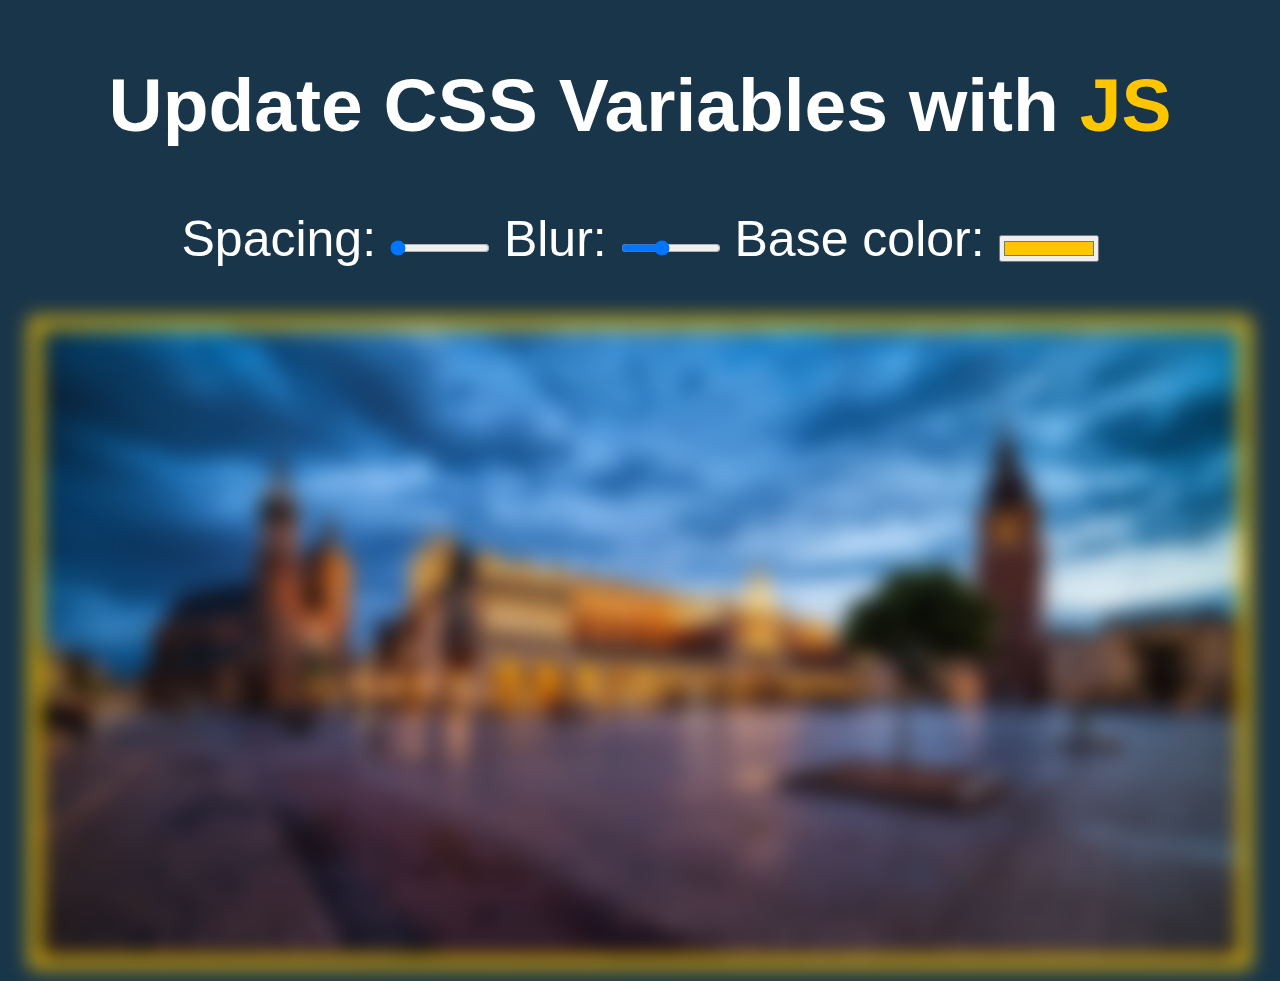
==== index.html @ 8ae442a4 "Updates" ====
<!DOCTYPE html>
<html lang="en">

<head>
  <meta charset="UTF-8" />
  <meta name="viewport" content="width=device-width, initial-scale=1.0" />
  <meta http-equiv="X-UA-Compatible" content="ie=edge" />
  <title>CSS Variables</title>
  <meta name="css variables" content="Change css variables with javascript." />

  <!-- Title -->
  <meta property="og:title" content="CSS Variables" />
  <!-- OPTIONAL description. 2-4 sentences. -->
  <meta property="og:description" content="Change css variables with javascript." />
  <!-- full url with http(s) ie. https://maciejkorsan.github.io/my-repo/ -->
  <meta property="og:url" content="https://kamilpreweda.github.io/css_variables/" />
  <!-- full url to the image with http(s) ie. https://maciejkorsan.github.io/my-repo/assets/img/fb.png. Facebook suggests at least 1200 x 630. -->
  <meta property="og:image" content="https://maciejkorsan.com/wtf-gulp-starter/assets/img/cover.png" />

  <link rel="manifest" href="manifest.json" />
  <meta name="apple-mobile-web-app-capable" content="yes" />
  <link rel="apple-touch-icon" sizes="192x192" href="assets/pwa/icons/icon-192x192.png" />

  <link rel="icon" type="image/png" href="assets/pwa/icons/icon-192x192.png" />

  <link rel="stylesheet" href="css/main.css" />
</head>

<body>
  <h2>Update CSS Variables with <span class="hl">JS</span></h2>
  <div class="controls">
    <label for="spacing">Spacing:</label>
    <input type="range" name="spacing" min="10" max="200" value="10" data-sizing="px">

    <label for="blur">Blur:</label>
    <input type="range" name="blur" min="0" max="25" value="10" data-sizing="px">

    <label for="base">Base color:</label>
    <input type="color" name="base" value="#ffc600">

  </div>

  <img src="../assets/img/krakow.jpeg" alt="Photo of Krakow square by night.">

  <script src="js/main.js"></script>
</body>

</html>
---- css/main.css ----
/*! normalize.css v8.0.1 | MIT License | github.com/necolas/normalize.css */
/* Document
   ========================================================================== */
/**
 * 1. Correct the line height in all browsers.
 * 2. Prevent adjustments of font size after orientation changes in iOS.
 */
html {
  line-height: 1.15;
  /* 1 */
  -webkit-text-size-adjust: 100%;
  /* 2 */ }

/* Sections
   ========================================================================== */
/**
 * Remove the margin in all browsers.
 */
body {
  margin: 0; }

/**
 * Render the `main` element consistently in IE.
 */
main {
  display: block; }

/**
 * Correct the font size and margin on `h1` elements within `section` and
 * `article` contexts in Chrome, Firefox, and Safari.
 */
h1 {
  font-size: 2em;
  margin: 0.67em 0; }

/* Grouping content
   ========================================================================== */
/**
 * 1. Add the correct box sizing in Firefox.
 * 2. Show the overflow in Edge and IE.
 */
hr {
  -webkit-box-sizing: content-box;
          box-sizing: content-box;
  /* 1 */
  height: 0;
  /* 1 */
  overflow: visible;
  /* 2 */ }

/**
 * 1. Correct the inheritance and scaling of font size in all browsers.
 * 2. Correct the odd `em` font sizing in all browsers.
 */
pre {
  font-family: monospace, monospace;
  /* 1 */
  font-size: 1em;
  /* 2 */ }

/* Text-level semantics
   ========================================================================== */
/**
 * Remove the gray background on active links in IE 10.
 */
a {
  background-color: transparent; }

/**
 * 1. Remove the bottom border in Chrome 57-
 * 2. Add the correct text decoration in Chrome, Edge, IE, Opera, and Safari.
 */
abbr[title] {
  border-bottom: none;
  /* 1 */
  text-decoration: underline;
  /* 2 */
  -webkit-text-decoration: underline dotted;
          text-decoration: underline dotted;
  /* 2 */ }

/**
 * Add the correct font weight in Chrome, Edge, and Safari.
 */
b,
strong {
  font-weight: bolder; }

/**
 * 1. Correct the inheritance and scaling of font size in all browsers.
 * 2. Correct the odd `em` font sizing in all browsers.
 */
code,
kbd,
samp {
  font-family: monospace, monospace;
  /* 1 */
  font-size: 1em;
  /* 2 */ }

/**
 * Add the correct font size in all browsers.
 */
small {
  font-size: 80%; }

/**
 * Prevent `sub` and `sup` elements from affecting the line height in
 * all browsers.
 */
sub,
sup {
  font-size: 75%;
  line-height: 0;
  position: relative;
  vertical-align: baseline; }

sub {
  bottom: -0.25em; }

sup {
  top: -0.5em; }

/* Embedded content
   ========================================================================== */
/**
 * Remove the border on images inside links in IE 10.
 */
img {
  border-style: none; }

/* Forms
   ========================================================================== */
/**
 * 1. Change the font styles in all browsers.
 * 2. Remove the margin in Firefox and Safari.
 */
button,
input,
optgroup,
select,
textarea {
  font-family: inherit;
  /* 1 */
  font-size: 100%;
  /* 1 */
  line-height: 1.15;
  /* 1 */
  margin: 0;
  /* 2 */ }

/**
 * Show the overflow in IE.
 * 1. Show the overflow in Edge.
 */
button,
input {
  /* 1 */
  overflow: visible; }

/**
 * Remove the inheritance of text transform in Edge, Firefox, and IE.
 * 1. Remove the inheritance of text transform in Firefox.
 */
button,
select {
  /* 1 */
  text-transform: none; }

/**
 * Correct the inability to style clickable types in iOS and Safari.
 */
button,
[type="button"],
[type="reset"],
[type="submit"] {
  -webkit-appearance: button; }

/**
 * Remove the inner border and padding in Firefox.
 */
button::-moz-focus-inner,
[type="button"]::-moz-focus-inner,
[type="reset"]::-moz-focus-inner,
[type="submit"]::-moz-focus-inner {
  border-style: none;
  padding: 0; }

/**
 * Restore the focus styles unset by the previous rule.
 */
button:-moz-focusring,
[type="button"]:-moz-focusring,
[type="reset"]:-moz-focusring,
[type="submit"]:-moz-focusring {
  outline: 1px dotted ButtonText; }

/**
 * Correct the padding in Firefox.
 */
fieldset {
  padding: 0.35em 0.75em 0.625em; }

/**
 * 1. Correct the text wrapping in Edge and IE.
 * 2. Correct the color inheritance from `fieldset` elements in IE.
 * 3. Remove the padding so developers are not caught out when they zero out
 *    `fieldset` elements in all browsers.
 */
legend {
  -webkit-box-sizing: border-box;
          box-sizing: border-box;
  /* 1 */
  color: inherit;
  /* 2 */
  display: table;
  /* 1 */
  max-width: 100%;
  /* 1 */
  padding: 0;
  /* 3 */
  white-space: normal;
  /* 1 */ }

/**
 * Add the correct vertical alignment in Chrome, Firefox, and Opera.
 */
progress {
  vertical-align: baseline; }

/**
 * Remove the default vertical scrollbar in IE 10+.
 */
textarea {
  overflow: auto; }

/**
 * 1. Add the correct box sizing in IE 10.
 * 2. Remove the padding in IE 10.
 */
[type="checkbox"],
[type="radio"] {
  -webkit-box-sizing: border-box;
          box-sizing: border-box;
  /* 1 */
  padding: 0;
  /* 2 */ }

/**
 * Correct the cursor style of increment and decrement buttons in Chrome.
 */
[type="number"]::-webkit-inner-spin-button,
[type="number"]::-webkit-outer-spin-button {
  height: auto; }

/**
 * 1. Correct the odd appearance in Chrome and Safari.
 * 2. Correct the outline style in Safari.
 */
[type="search"] {
  -webkit-appearance: textfield;
  /* 1 */
  outline-offset: -2px;
  /* 2 */ }

/**
 * Remove the inner padding in Chrome and Safari on macOS.
 */
[type="search"]::-webkit-search-decoration {
  -webkit-appearance: none; }

/**
 * 1. Correct the inability to style clickable types in iOS and Safari.
 * 2. Change font properties to `inherit` in Safari.
 */
::-webkit-file-upload-button {
  -webkit-appearance: button;
  /* 1 */
  font: inherit;
  /* 2 */ }

/* Interactive
   ========================================================================== */
/*
 * Add the correct display in Edge, IE 10+, and Firefox.
 */
details {
  display: block; }

/*
 * Add the correct display in all browsers.
 */
summary {
  display: list-item; }

/* Misc
   ========================================================================== */
/**
 * Add the correct display in IE 10+.
 */
template {
  display: none; }

/**
 * Add the correct display in IE 10.
 */
[hidden] {
  display: none; }

:root {
  --base: #ffc600;
  --spacing: 10px;
  --blur: 10px; }

html {
  -webkit-box-sizing: border-box;
          box-sizing: border-box; }

*,
*:before,
*:after {
  -webkit-box-sizing: inherit;
          box-sizing: inherit; }

body {
  text-align: center;
  background: #193549;
  color: white;
  font-family: sans-serif;
  font-weight: 100;
  font-size: 50px; }

.controls {
  margin-bottom: 50px; }

input {
  width: 100px; }

img {
  padding: var(--spacing);
  background: var(--base);
  -webkit-filter: blur(var(--blur));
          filter: blur(var(--blur)); }

.hl {
  color: var(--base); }

/*# sourceMappingURL=main.css.map */
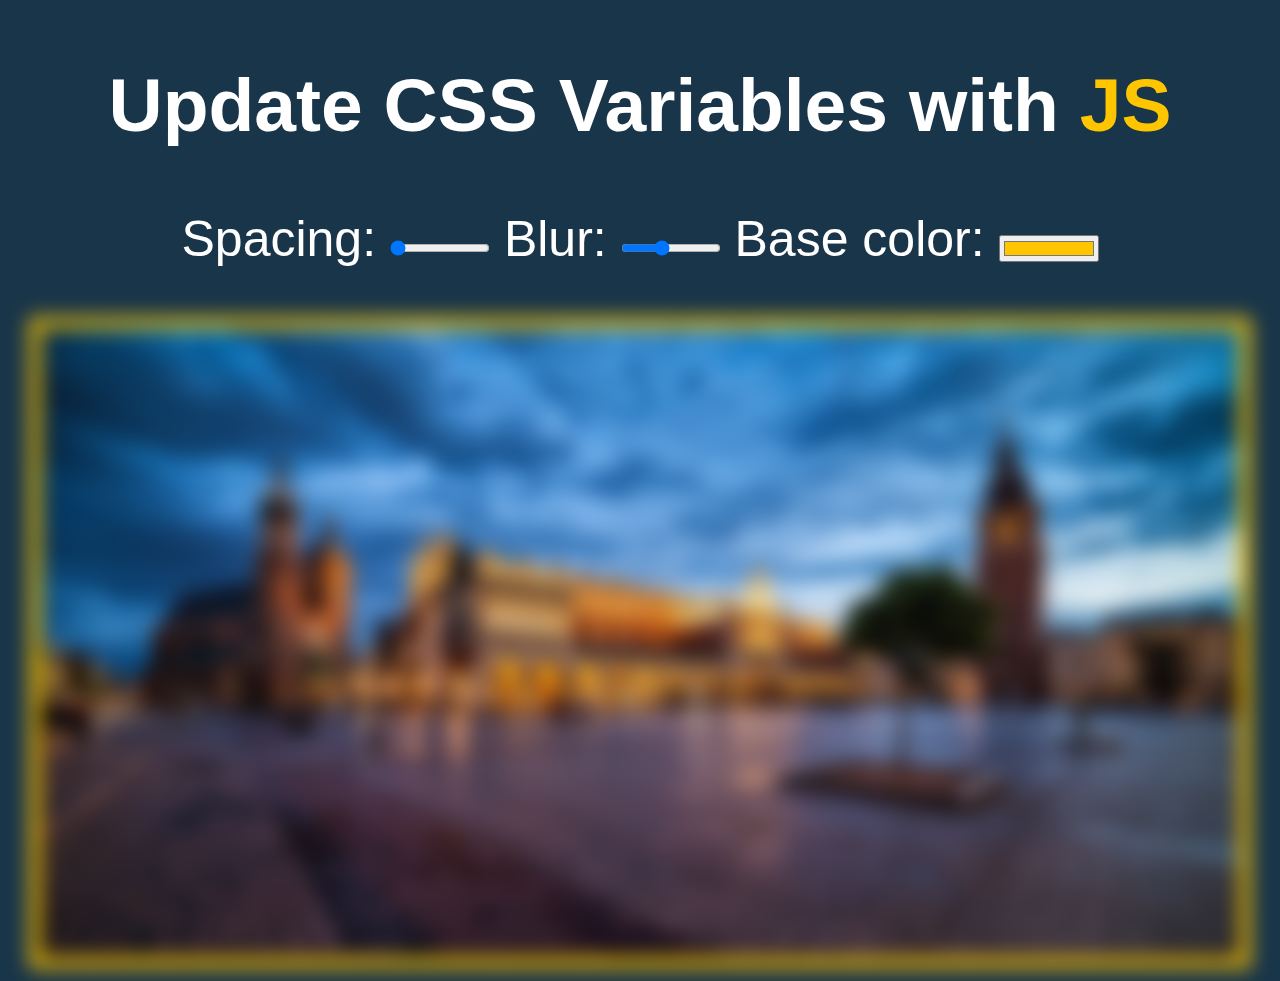
==== commit d95208f4: "Updates" ====
--- a/index.html
+++ b/index.html
@@ -40,7 +40,7 @@
 
   </div>
 
-  <img src="../assets/img/krakow.jpeg" alt="Photo of Krakow square by night.">
+  <img src="https://kamilpreweda.github.io/css_variables/assets/img/krakow.jpeg" alt="Photo of Krakow square by night.">
 
   <script src="js/main.js"></script>
 </body>
